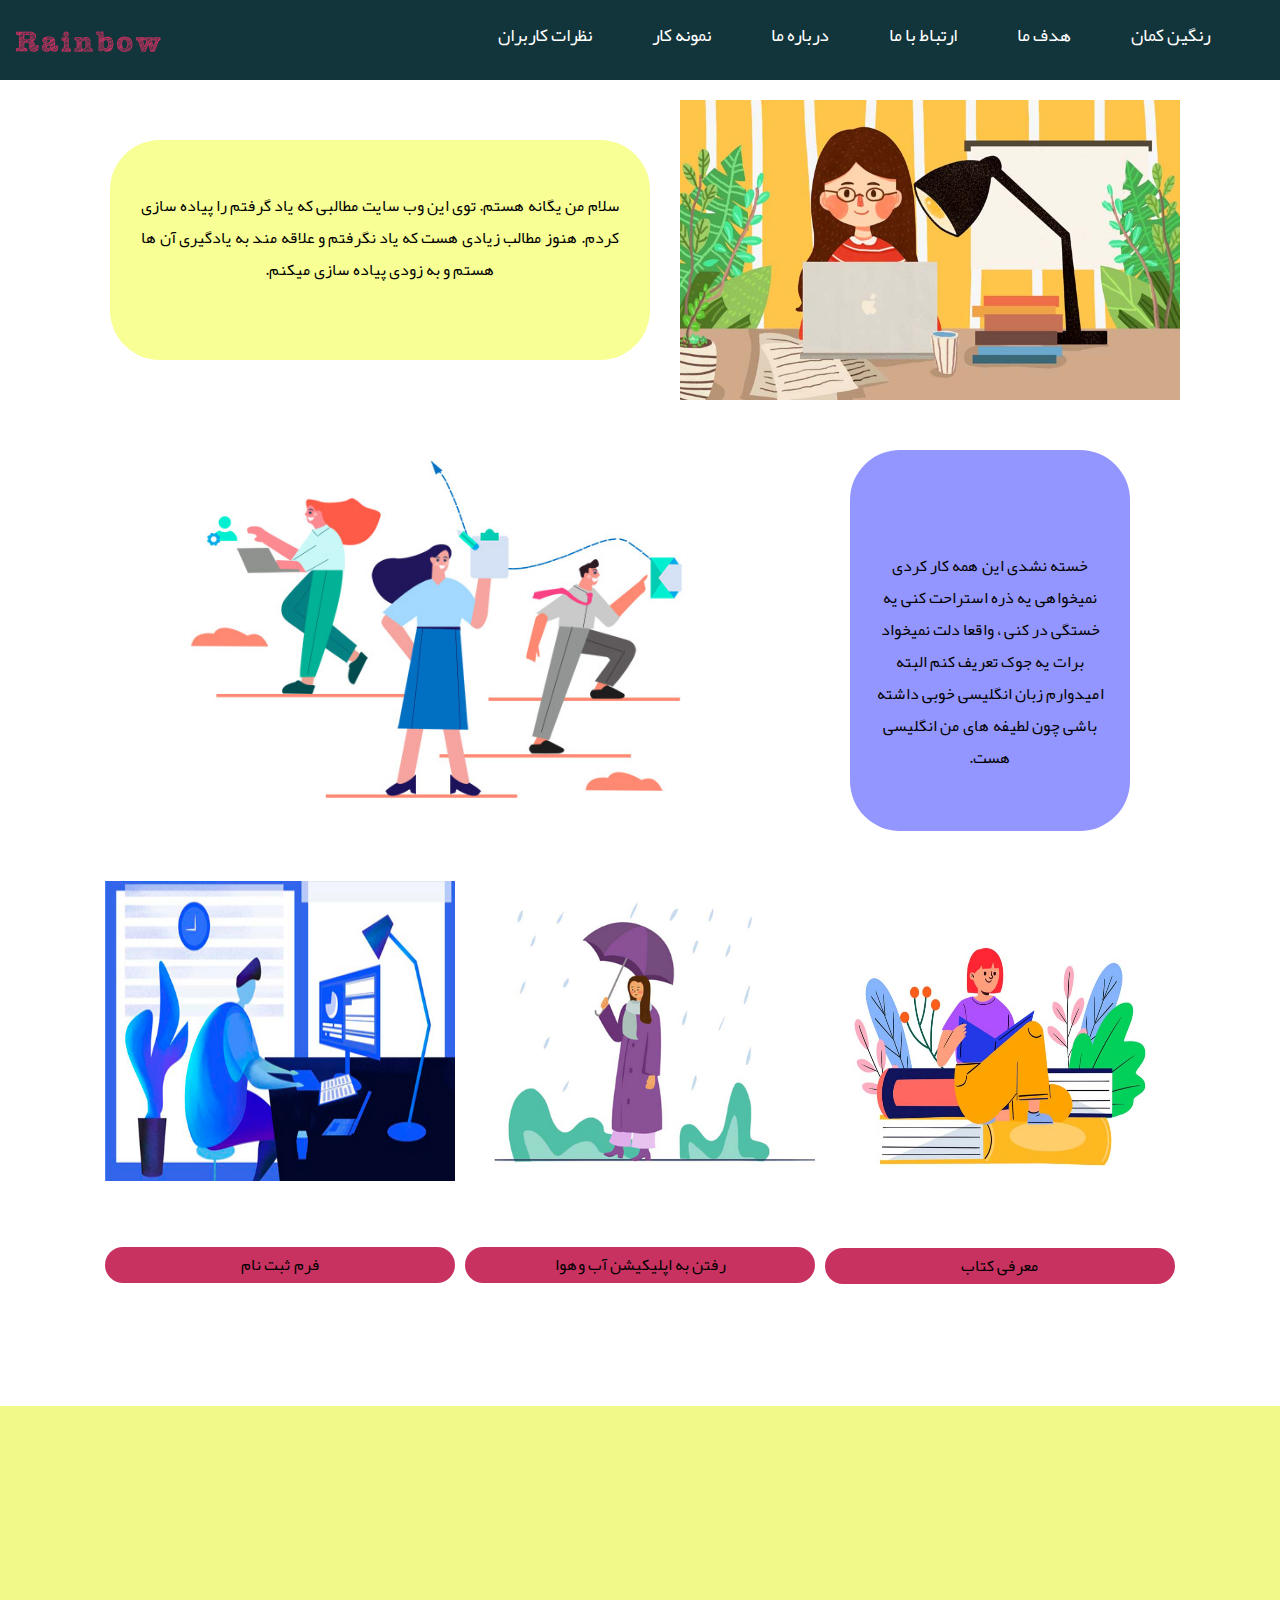
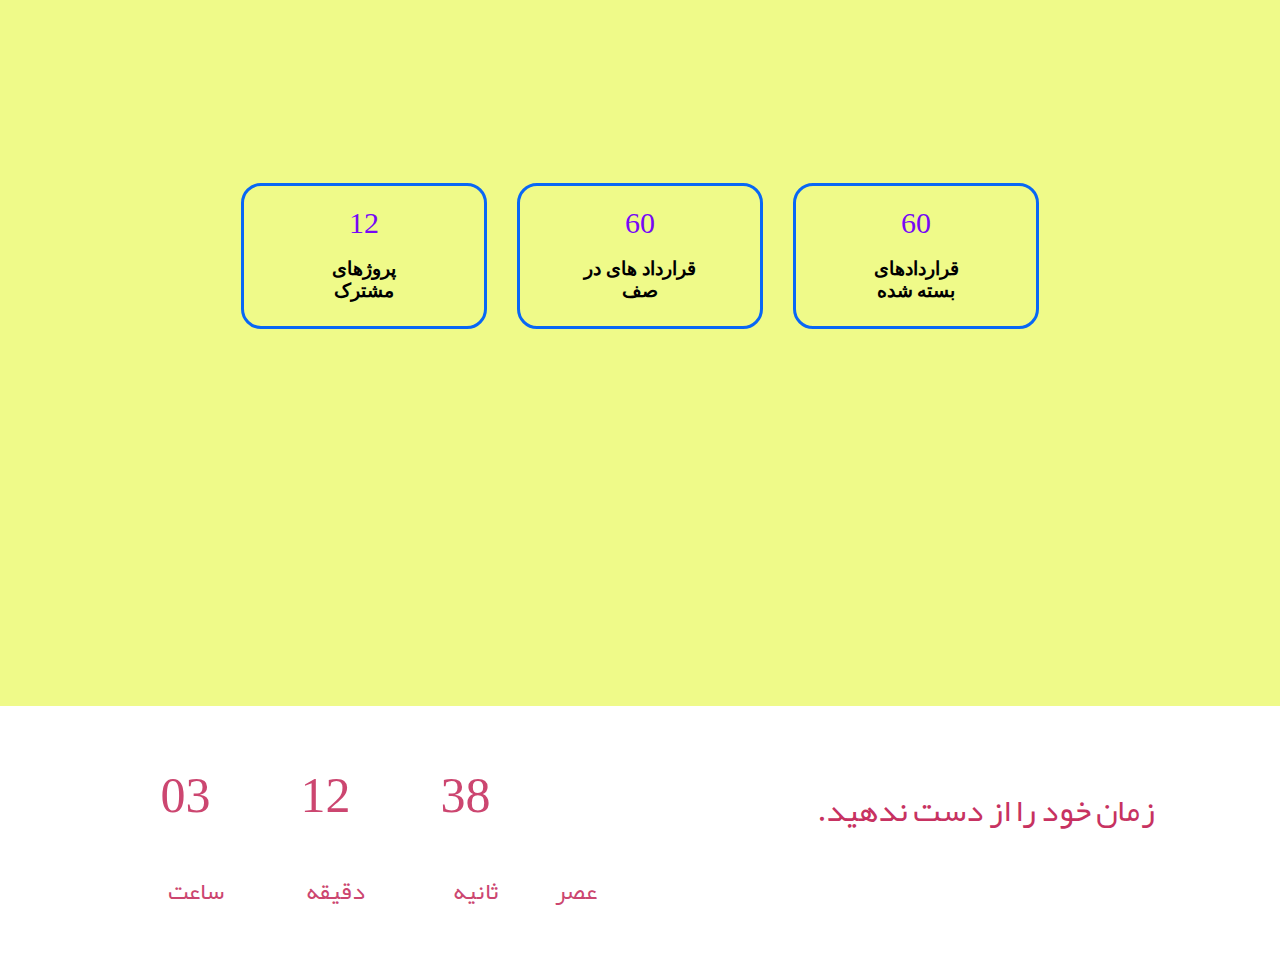
==== index.html @ 227730a4 "init commit" ====
<!DOCTYPE html>
<html lang="en">
  <head>
    <meta charset="UTF-8" />
    <meta http-equiv="X-UA-Compatible" content="IE=edge" />
    <meta name="viewport" content="width=device-width, initial-scale=1.0" />
    <link rel="stylesheet" href="./inbex.css" />
    <title>Rainbow</title>
  </head>
  <body>
    <div class="navbar">
      <ul>
        <li><a href="#">رنگین کمان </a></li>
        <li><a href="#">هدف ما</a></li>
        <li id="sub-menu">
          <a href="#">ارتباط با ما</a>
          <ul>
            <li><a href="#">ایمیل</a></li>
            <li><a href="#">تلگرام</a></li>
            <li><a href="#">اینستاگرام</a></li>
          </ul>
        </li>

        <li><a href="#">درباره ما</a></li>
        <li><a href="#">نمونه کار</a></li>
        <li><a href="#">نظرات کاربران</a></li>
      </ul>
      <div class="logo">
        <img src="./assets/logo/Rainbow.svg" alt="RainbowLogo" />
      </div>
    </div>
    <div class="top-container">
      <div class="line-1">
        <img src="./assets/img/1.jpg" alt="" class="img-1" />
        <p class="text">
          سلام من یگانه هستم. توی این وب سایت مطالبی که یاد گرفتم را پیاده سازی
          کردم. هنوز مطالب زیادی هست که یاد نگرفتم و علاقه مند به یادگیری آن ها
          هستم و به زودی پیاده سازی میکنم.
        </p>
      </div>

      <div class="line-2">
        <p class="text-2">
          <a href="./tell-joke.html" class="tell-joke" target="-blank">
            خسته نشدی این همه کار کردی نمیخواهی یه ذره استراحت کنی یه خستگی در
            کنی ، واقعا دلت نمیخواد برات یه جوک تعریف کنم البته امیدوارم زبان
            انگلیسی خوبی داشته باشی چون لطیفه های من انگلیسی هست.
          </a>
        </p>
        <img src="./assets/img/2.jpg" alt="" class="img-2" />
      </div>
      <div class="line-3">
        <div class="col-1">
          <img src="./assets/img/3.jpg" alt="" class="img-3" />
          <p class="text-3">
            <a href="https://taaghche.com/" class="tell-joke" target="-blank">
            معرفی کتاب
          </a>
          </p>
          <h4></h4>
        </div>
        <div class="col-2">
          <img src="./assets/img/4.jpg" alt="" class="img-4" />
          <p class="text-4">
            <a href="./weather.html" class="tell-joke" target="-blank">
            رفتن به اپلیکیشن آب وهوا
          </a>
          </p>
        </div>
        <div class="col-3">
          <img src="./assets/img/5.jpg" alt="" class="img-4" />
          <p class="text-5">
            <a href="./form.html" class="tell-joke" target="-blank">
            فرم ثبت نام</p>
          </a>
        </div>
      </div>
    </div>
    <div class="bottom-container">
      <div class="state-container">
        <i class="fa-solid fa-box fa-2xl icon"></i>
        <div class="counter" data="100">100</div>
        <h3>قراردادهای بسته شده</h3>
      </div>
      <div class="state-container">
        <i class="fa-solid fa-font-awesome fa-2xl icon"></i>
        <div class="counter" data="98">98</div>
        <h3>قرارداد های در صف</h3>
      </div>
      <div class="state-container">
        <i class="fa-solid fa-sitemap fa-2xl icon"></i>
        <div class="counter" data="17">17</div>
        <h3>پروژهای مشترک</h3>
      </div>
    </div>
    <div class="line-4">
      <p class="text-6">زمان خود را از دست ندهید.</p>
      <div class="clock">
        <div>
          <span id="hour">00</span>
          <span class="text">ساعت</span>
        </div>
        <div>
          <span id="minutes">00</span>
          <span class="text">دقیقه</span>
        </div>
        <div>
          <span id="seconds">00</span>
          <span class="text">ثانیه</span>
        </div>
        <div>
          <span id="ampm">صبح</span>
        </div>
      </div>
    </div>
    <script src="./index.js"></script>
  </body>
</html>
---- inbex.css ----
@font-face {
  font-family: Yekan;
  src: url(./assets/font/Yekan.eot) format(eot);
  src: url(./assets/font/Yekan.ttf) format(ttf);
  src: url(./assets/font/Yekan.woff) format(woff);
  src: url(./assets/font/Yekan.woff2) format(woff2);
}
body {
  margin: 0;
  padding: 0;
  box-sizing: border-box;
  direction: rtl;
  font-family: Yekan;
}
.navbar {
  display: flex;
  justify-content: space-between;
  position: fixed;
  width: 100%;
  height: 80px;
  align-items: center;
  font-family: Yekan;
  background-color: #12343b;
}
.navbar ul {
  display: flex;
  list-style-type: none;
}
.navbar ul li a {
  text-decoration: none;
  margin: 20px;
  padding: 10px;
  font-size: large;
  color: white;
}
.navbar ul li a :hover {
  background-color: #12343b;
  transition: all 1s;
}
#sub-menu ul li {
  display: block;
  margin-top: 10px;
  background-color: #12343b;
  opacity: 0;
  transition: all 2s;
}
#sub-menu ul li a {
  display: none;
}
#sub-menu :hover ul li {
  opacity: 1;
}

.top-container {
  padding: 100px;
}
.line-1 {
  display: flex;
  justify-content: space-between;
}
.top-container .img-1 {
  width: 500px;
  height: 300px;
}
.top-container .text {
  padding-top: 50px;
  padding-left: 20px;
  padding-right: 20px;
  width: 500px;
  text-align: center;
  background-color: #f8ff94;
  border-radius: 50px;
}
.line-2 {
  display: flex;
  justify-content: space-between;
}
.img-2 {
  width: 700px;
}
.text-2 {
  margin: 50px;
  width: 550px;
  padding-top: 100px;
  padding-left: 20px;
  padding-right: 20px;
  text-align: center;
  background-color: #9496ff;
  border-radius: 50px;
}
.line-3 {
  display: flex;
  justify-content: space-around;
}
.img-3 {
  width: 350px;
  height: 340px;
}
.img-4 {
  width: 350px;
  height: 300px;
}
.img-5 {
  width: 100px;
  height: 100px;
}
.text-3 {
  text-align: center;
  background-color: #c73261;
  border-radius: 20px;
  padding: 2px;
}
.text-4 {
  text-align: center;
  background-color: #c73261;
  margin-top: 55px;
  border-radius: 20px;
  padding: 2px;
}
.text-5 {
  text-align: center;
  background-color: #c73261;
  margin-top: 55px;
  border-radius: 20px;
  padding: 2px;
}

.bottom-container {
  height: 100vh;
  display: flex;
  justify-content: center;
  align-items: center;
  text-align: center;
  background-color: rgb(239, 250, 137);
  font-family: gandom;
}

.state-container {
  margin: 15px;
  border: solid rgb(8, 103, 245);
  border-radius: 20px;
  min-width: 200px;
  height: 100px;
  position: relative;
  padding: 20px;
}

.state-container h3 {
  position: absolute;
  bottom: 5px;
  left: 50%;
  transform: translateX(-50%);
}

.counter {
  font-size: 30px;
  position: absolute;
  left: 50%;
  transform: translateX(-50%);
  color: rgb(119, 8, 245);
}

.icon {
  position: absolute;
  top: -5px;
  left: 50%;
  transform: translateX(-50%);
}
.clock {
  display: flex;
  direction: ltr;
}
.clock div {
  margin: 10px;
  position: relative;
}
.clock span {
  width: 100px;
  height: 80px;
  display: flex;
  color: #c73261;
  justify-content: center;
  align-items: center;
  font-size: 50px;
  opacity: 0.9;
}
.clock .text {
  height: 30px;
  font-size: 1.5rem;
}

.clock #ampm {
  position: absolute;
  bottom: 40px;
  width: 40px;
  height: 30px;
  font-size: 1.5rem;
  color: #c73261;
}
.text {
  margin: 40px 10px;
}
.line-4 {
  display: flex;
  justify-content: space-around;
  padding-top: 40px;
}
.text-6 {
  font-size: xx-large;
  color: #c73261;
}
.tell-joke {
  text-decoration: none;
  color: black;
}
@media (max-width: 900px) {
  .navbar {
    display: flex;
    justify-content: space-between;
    position: fixed;
    width: 100%;
    height: 80px;
    align-items: center;
    font-family: Yekan;
    background-color: #12343b;
  }
  .navbar ul {
    display: flex;
    list-style-type: none;
  }
  .navbar ul li a {
    text-decoration: none;
    margin: 20px;
    padding: 10px;
    font-size: large;
    color: white;
  }
  .line-1 {
    display: flex;
    flex-direction: column;
    /* justify-content: space-between; */
  }
  .line-2 {
    display: flex;
    flex-direction: column;
    /* justify-content: space-between; */
  }
  .line-3 {
    display: flex;
    flex-direction: column;
    /* justify-content: space-around; */
  }
  .img-3 {
    display: flex;
    justify-content: center;
    align-items: center;
  }
  .img-4 {
    display: flex;
    justify-content: center;
    align-items: center;
  }
  .img-5 {
    display: flex;
    justify-content: center;
    align-items: center;
  }
  .bottom-container {
    flex-direction: column;
  }
}

/* @media (min-width: 600px) {
  .navbar {
    display: flex;
    justify-content: space-between;
    position: fixed;
    width: 100%;
    height: 80px;
    align-items: center;
    font-family: Yekan;
    background-color: #12343b;
  }
  .navbar ul {
    display: flex;
    list-style-type: none;
  }
  .navbar ul li a {
    text-decoration: none;
    margin: 20px;
    padding: 10px;
    font-size: large;
    color: white;
  }
  .line-1 {
    display: flex;
    justify-content: space-between;
  }
  .line-2 {
    display: flex;
    justify-content: space-between;
  }
  .line-3 {
    display: flex;
    justify-content: space-around;
  }
  .bottom-container {
    flex-direction: column;
  }
  
} */
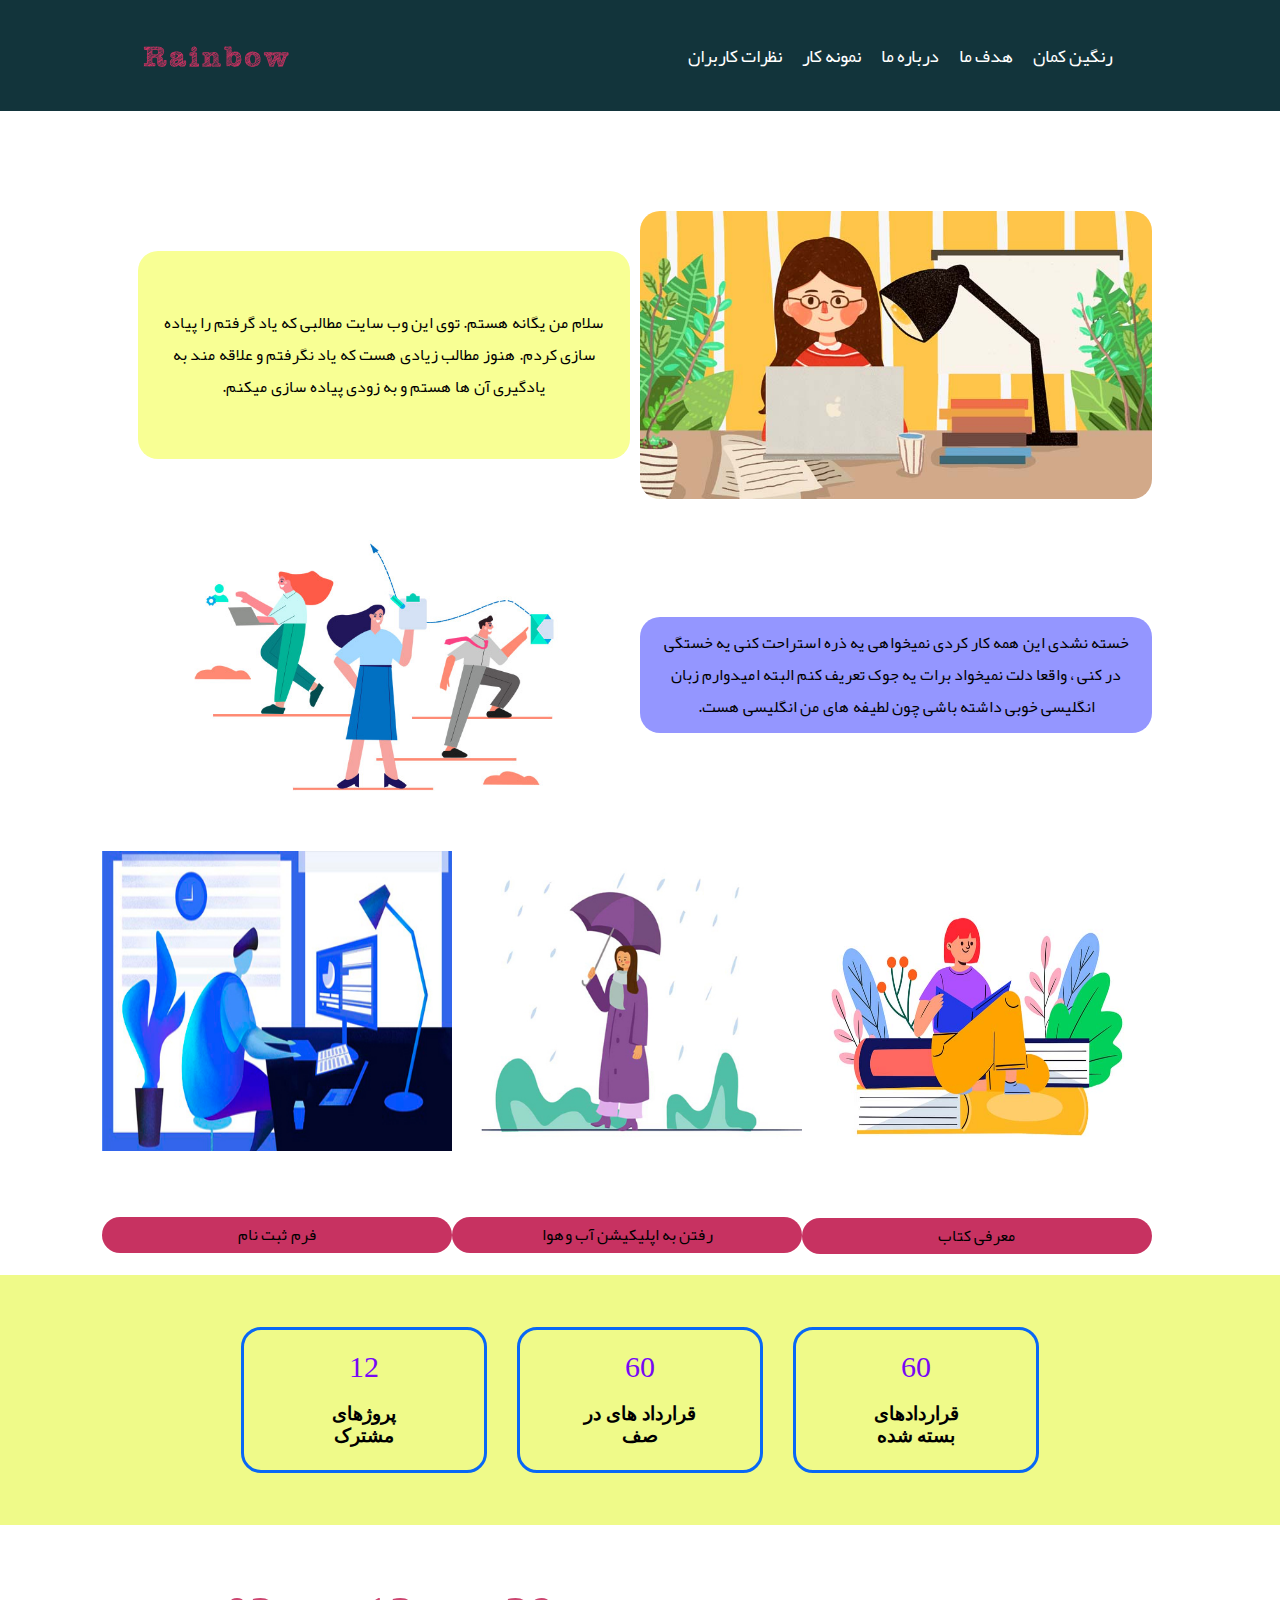
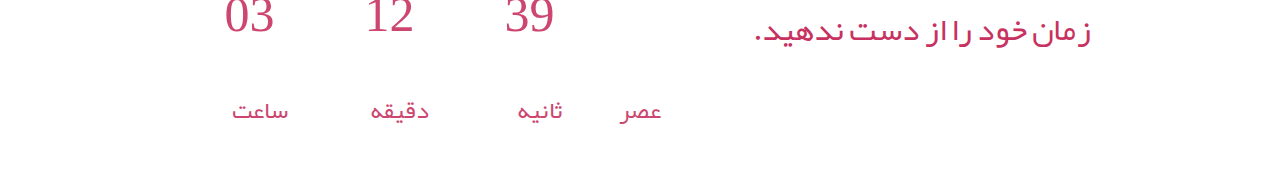
==== commit 6fffd147: "The weather app bug was fixed" ====
--- a/index.html
+++ b/index.html
@@ -4,32 +4,36 @@
     <meta charset="UTF-8" />
     <meta http-equiv="X-UA-Compatible" content="IE=edge" />
     <meta name="viewport" content="width=device-width, initial-scale=1.0" />
-    <link rel="stylesheet" href="./inbex.css" />
+    <link rel="stylesheet" href="./assets/css/style.css" />
     <title>Rainbow</title>
   </head>
   <body>
-    <div class="navbar">
+    
+    <div class="navbar-wrapper">
+    <div class="navbar wrapper">
       <ul>
         <li><a href="#">رنگین کمان </a></li>
         <li><a href="#">هدف ما</a></li>
-        <li id="sub-menu">
+        <!-- <li id="sub-menu">
           <a href="#">ارتباط با ما</a>
           <ul>
             <li><a href="#">ایمیل</a></li>
             <li><a href="#">تلگرام</a></li>
             <li><a href="#">اینستاگرام</a></li>
           </ul>
-        </li>
+        </li> -->
 
         <li><a href="#">درباره ما</a></li>
         <li><a href="#">نمونه کار</a></li>
         <li><a href="#">نظرات کاربران</a></li>
       </ul>
       <div class="logo">
-        <img src="./assets/logo/Rainbow.svg" alt="RainbowLogo" />
+        <img src="./assets/img/Rainbow.svg" alt="RainbowLogo" />
       </div>
-    </div>
-    <div class="top-container">
+    </div>  
+  </div>
+
+    <div class="top-container wrapper">
       <div class="line-1">
         <img src="./assets/img/1.jpg" alt="" class="img-1" />
         <p class="text">
@@ -76,7 +80,9 @@
         </div>
       </div>
     </div>
-    <div class="bottom-container">
+
+    <div class="bottom-container-wrapper">
+    <div class="bottom-container wrapper">
       <div class="state-container">
         <i class="fa-solid fa-box fa-2xl icon"></i>
         <div class="counter" data="100">100</div>
@@ -93,7 +99,9 @@
         <h3>پروژهای مشترک</h3>
       </div>
     </div>
-    <div class="line-4">
+  </div>
+
+    <div class="line-4 wrapper">
       <p class="text-6">زمان خود را از دست ندهید.</p>
       <div class="clock">
         <div>
@@ -113,6 +121,6 @@
         </div>
       </div>
     </div>
-    <script src="./index.js"></script>
+    <script src="./assets/js/App.js"></script>
   </body>
 </html>
--- a/assets/css/style.css
+++ b/assets/css/style.css
@@ -0,0 +1,331 @@
+@font-face {
+  font-family: "Yekan";
+  src: url(../font/Yekan.eot) format(eot);
+  src: url(../font/Yekan.ttf) format(ttf);
+  src: url(../font/Yekan.woff) format(woff);
+  src: url(../font/Yekan.woff2) format(woff2);
+}
+body {
+  margin: 0;
+  padding: 0;
+  box-sizing: border-box;
+  direction: rtl;
+  font-family: "Yekan";
+}
+
+/* page wrapper 1024px */
+.wrapper {
+  max-width: 1024px;
+  margin: 0 auto;
+}
+
+.navbar-wrapper {
+  background-color: #12343b;
+}
+.navbar {
+  display: flex;
+  align-items: center;
+  justify-content: center;
+  justify-content: space-between;
+  width: 100%;
+  height: max-content;
+  align-items: center;
+  font-family: Yekan;
+}
+.navbar ul {
+  display: flex;
+  list-style-type: none;
+  align-items: center;
+  justify-content: center;
+}
+
+.navbar ul li a {
+  text-decoration: none;
+  margin-left: 20px;
+  font-size: large;
+  color: white;
+}
+.navbar ul li a :hover {
+  background-color: #12343b;
+  transition: all 1s;
+}
+
+/* #sub-menu ul li {
+  display: block;
+  margin-top: 10px;
+  background-color: #12343b;
+  opacity: 0;
+  transition: all 2s;
+}
+#sub-menu ul li a {
+  display: none;
+}
+#sub-menu :hover ul li {
+  opacity: 1;
+} */
+
+.top-container {
+  margin-top: 100px;
+}
+.line-1 {
+  display: flex;
+  justify-content: center;
+}
+.top-container .img-1 {
+  width: 50%;
+  border-radius: 20px;
+}
+.top-container .text {
+  display: flex;
+  align-items: center;
+  justify-content: center;
+  flex-direction: column;
+  height: auto;
+  padding: 10px 20px;
+  width: 500px;
+  text-align: center;
+  background-color: #f8ff94;
+  border-radius: 20px;
+}
+.line-2 {
+  display: flex;
+  align-items: center;
+  justify-content: center;
+}
+.img-2 {
+  width: 50%;
+  border-radius: 20px;
+}
+.text-2 {
+  display: flex;
+  align-items: center;
+  justify-content: center;
+  flex-direction: column;
+  padding: 10px 20px;
+  text-align: center;
+  background-color: #9496ff;
+  border-radius: 20px;
+}
+.line-3 {
+  display: flex;
+  justify-content: space-around;
+}
+.img-3 {
+  width: 350px;
+  height: 340px;
+}
+.img-4 {
+  width: 350px;
+  height: 300px;
+}
+.img-5 {
+  width: 100px;
+  height: 100px;
+}
+.text-3 {
+  text-align: center;
+  background-color: #c73261;
+  border-radius: 20px;
+  padding: 2px;
+}
+.text-4 {
+  text-align: center;
+  background-color: #c73261;
+  margin-top: 55px;
+  border-radius: 20px;
+  padding: 2px;
+}
+.text-5 {
+  text-align: center;
+  background-color: #c73261;
+  margin-top: 55px;
+  border-radius: 20px;
+  padding: 2px;
+}
+
+.bottom-container-wrapper {
+  background-color: rgb(239, 250, 137);
+}
+.bottom-container {
+  height: 250px;
+  display: flex;
+  justify-content: center;
+  align-items: center;
+  text-align: center;
+  font-family: gandom;
+}
+
+.state-container {
+  margin: 15px;
+  border: solid rgb(8, 103, 245);
+  border-radius: 20px;
+  min-width: 200px;
+  height: 100px;
+  position: relative;
+  padding: 20px;
+}
+
+.state-container h3 {
+  position: absolute;
+  bottom: 5px;
+  left: 50%;
+  transform: translateX(-50%);
+}
+
+.counter {
+  font-size: 30px;
+  position: absolute;
+  left: 50%;
+  transform: translateX(-50%);
+  color: rgb(119, 8, 245);
+}
+
+.icon {
+  position: absolute;
+  top: -5px;
+  left: 50%;
+  transform: translateX(-50%);
+}
+.clock {
+  display: flex;
+  direction: ltr;
+}
+.clock div {
+  margin: 10px;
+  position: relative;
+}
+.clock span {
+  width: 100px;
+  height: 80px;
+  display: flex;
+  color: #c73261;
+  justify-content: center;
+  align-items: center;
+  font-size: 50px;
+  opacity: 0.9;
+}
+.clock .text {
+  height: 30px;
+  font-size: 1.5rem;
+}
+
+.clock #ampm {
+  position: absolute;
+  bottom: 40px;
+  width: 40px;
+  height: 30px;
+  font-size: 1.5rem;
+  color: #c73261;
+}
+.text {
+  margin: 40px 10px;
+}
+.line-4 {
+  display: flex;
+  justify-content: space-around;
+  padding-top: 40px;
+}
+.text-6 {
+  font-size: xx-large;
+  color: #c73261;
+}
+.tell-joke {
+  text-decoration: none;
+  color: black;
+}
+@media (max-width: 900px) {
+  .navbar {
+    display: flex;
+    justify-content: space-between;
+    position: fixed;
+    width: 100%;
+    height: 80px;
+    align-items: center;
+    font-family: Yekan;
+    background-color: #12343b;
+  }
+  .navbar ul {
+    display: flex;
+    list-style-type: none;
+  }
+  .navbar ul li a {
+    text-decoration: none;
+    margin: 20px;
+    padding: 10px;
+    font-size: large;
+    color: white;
+  }
+  .line-1 {
+    display: flex;
+    flex-direction: column;
+    /* justify-content: space-between; */
+  }
+  .line-2 {
+    display: flex;
+    flex-direction: column;
+    /* justify-content: space-between; */
+  }
+  .line-3 {
+    display: flex;
+    flex-direction: column;
+    /* justify-content: space-around; */
+  }
+  .img-3 {
+    display: flex;
+    justify-content: center;
+    align-items: center;
+  }
+  .img-4 {
+    display: flex;
+    justify-content: center;
+    align-items: center;
+  }
+  .img-5 {
+    display: flex;
+    justify-content: center;
+    align-items: center;
+  }
+  .bottom-container {
+    flex-direction: column;
+  }
+}
+
+/* @media (min-width: 600px) {
+  .navbar {
+    display: flex;
+    justify-content: space-between;
+    position: fixed;
+    width: 100%;
+    height: 80px;
+    align-items: center;
+    font-family: Yekan;
+    background-color: #12343b;
+  }
+  .navbar ul {
+    display: flex;
+    list-style-type: none;
+  }
+  .navbar ul li a {
+    text-decoration: none;
+    margin: 20px;
+    padding: 10px;
+    font-size: large;
+    color: white;
+  }
+  .line-1 {
+    display: flex;
+    justify-content: space-between;
+  }
+  .line-2 {
+    display: flex;
+    justify-content: space-between;
+  }
+  .line-3 {
+    display: flex;
+    justify-content: space-around;
+  }
+  .bottom-container {
+    flex-direction: column;
+  }
+  
+} */
